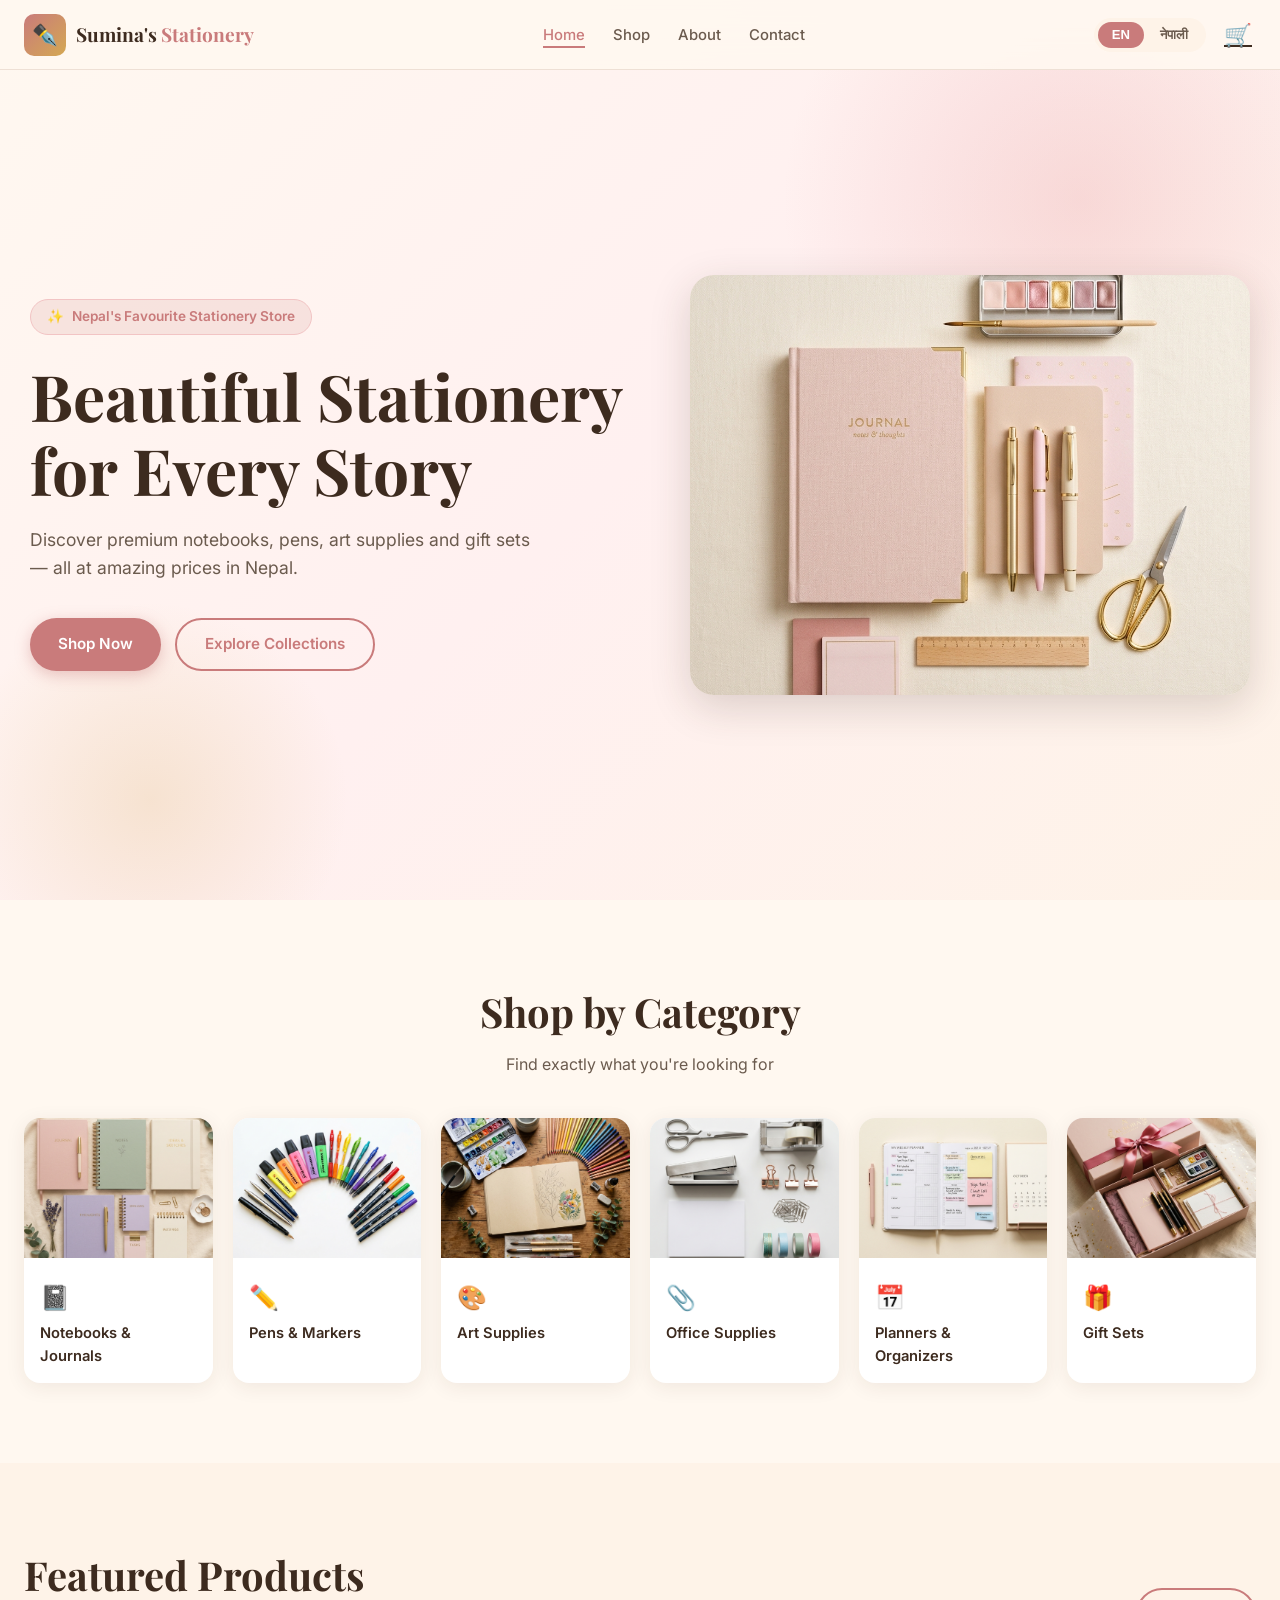
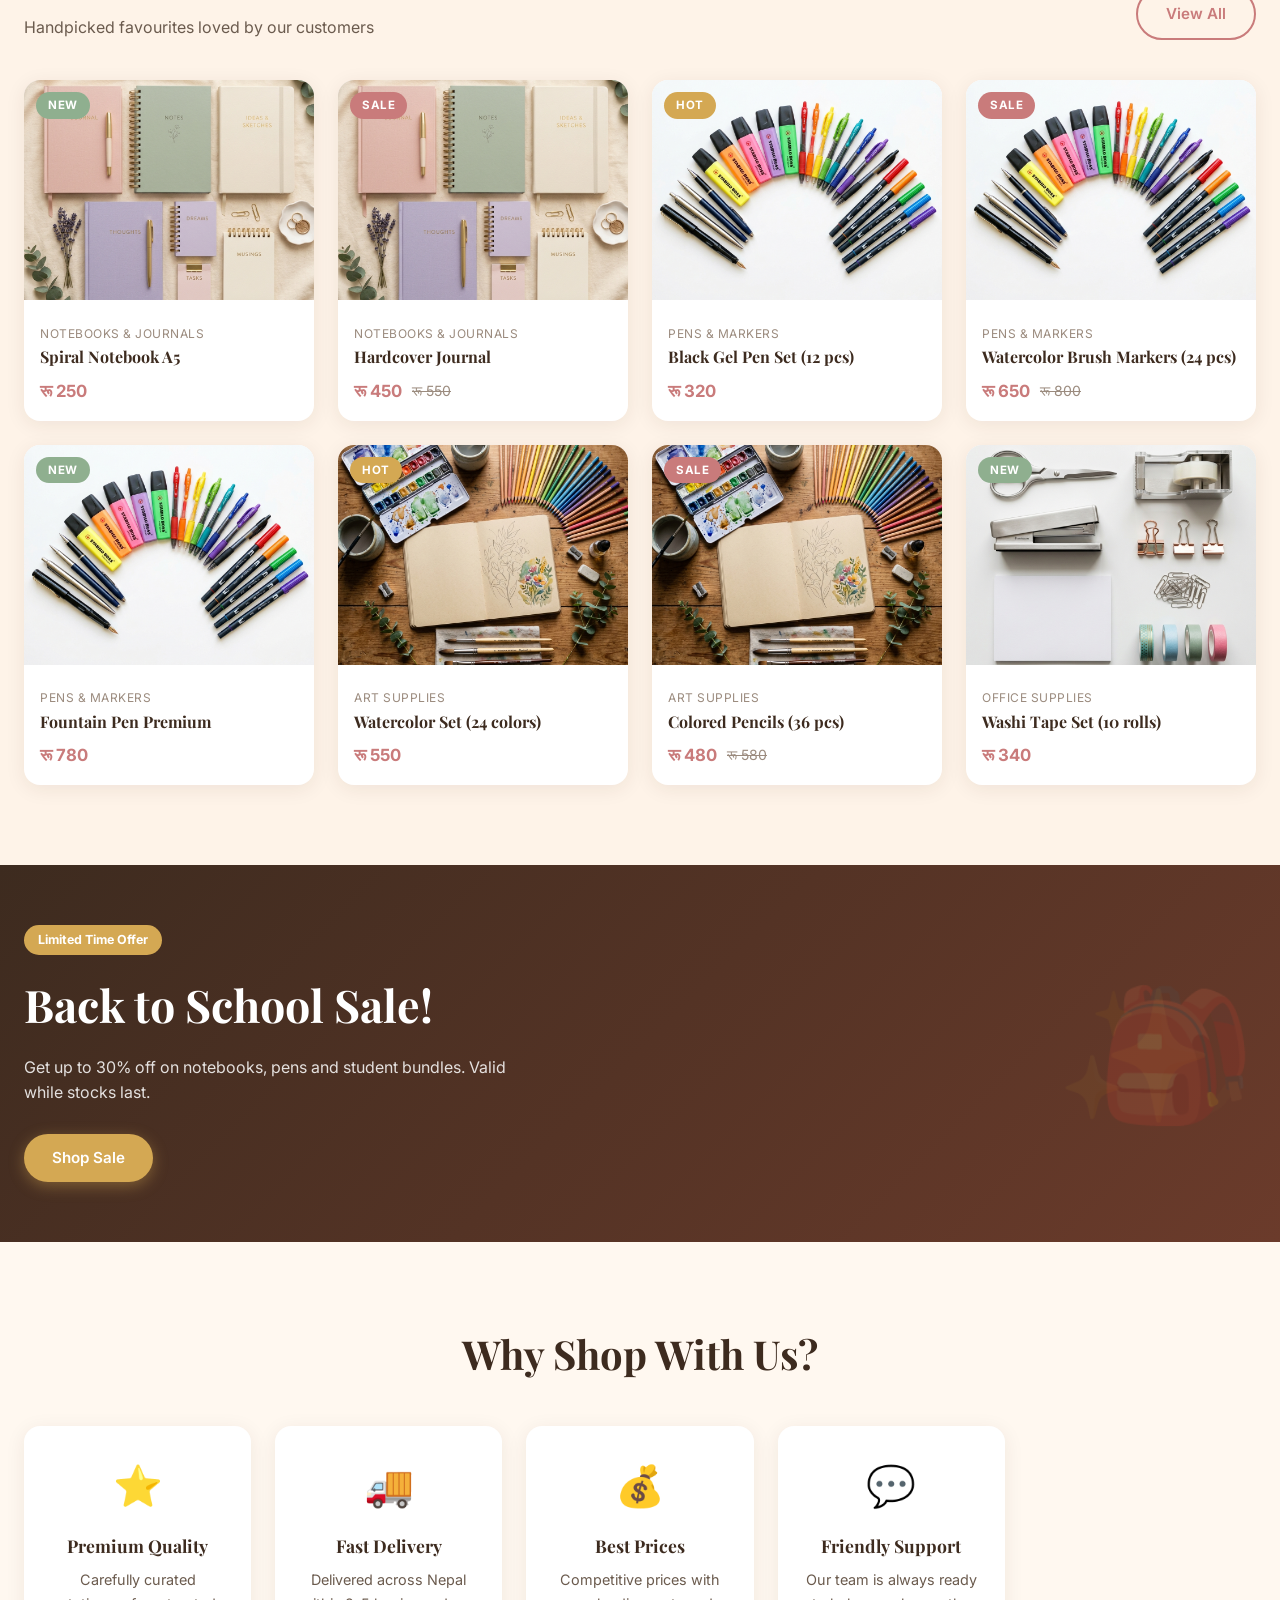
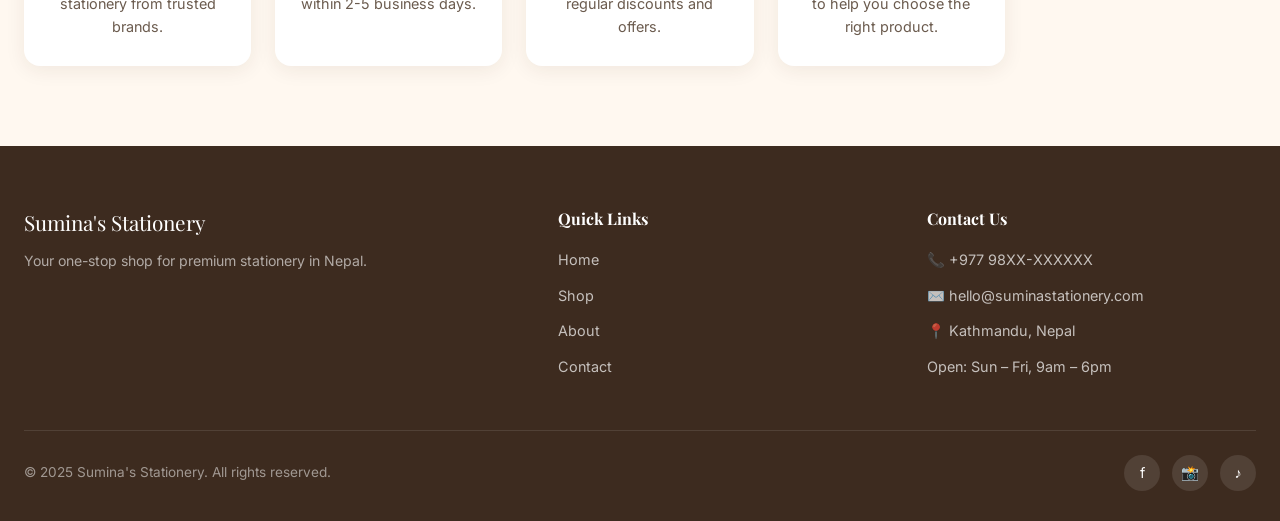
==== index.html @ b9348731 "Initial commit: Complete bilingual stationery shop website" ====
<!DOCTYPE html>
<html lang="en">
<head>
<meta charset="UTF-8">
<meta name="viewport" content="width=device-width, initial-scale=1.0">
<title>Sumina's Stationery — Premium Stationery in Nepal</title>
<meta name="description" content="Shop premium notebooks, pens, art supplies and gift sets at Sumina's Stationery. Nepal's favourite stationery store with best prices.">
<link rel="stylesheet" href="css/style.css">
</head>
<body>

<!-- NAVBAR -->
<nav class="navbar" id="navbar">
  <div class="container">
    <a href="index.html" class="nav-brand">
      <div class="nav-brand-icon">✒️</div>
      <span class="nav-brand-text">Sumina's <span>Stationery</span></span>
    </a>
    <ul class="nav-links" id="nav-links">
      <li><a href="index.html" data-key="nav_home">Home</a></li>
      <li><a href="shop.html" data-key="nav_shop">Shop</a></li>
      <li><a href="about.html" data-key="nav_about">About</a></li>
      <li><a href="contact.html" data-key="nav_contact">Contact</a></li>
    </ul>
    <div class="nav-actions">
      <div class="lang-toggle">
        <button class="lang-btn active" data-lang="en">EN</button>
        <button class="lang-btn" data-lang="np">नेपाली</button>
      </div>
      <a href="cart.html" class="cart-icon-btn">
        🛒<span class="cart-badge" id="cart-badge-1">0</span>
      </a>
      <button class="menu-btn" id="menu-btn" aria-label="Menu">
        <span></span><span></span><span></span>
      </button>
    </div>
  </div>
</nav>

<!-- HERO -->
<section class="hero">
  <div class="container">
    <div class="hero-content">
      <div class="hero-tag">✨ <span data-key="hero_tag">Nepal's Favourite Stationery Store</span></div>
      <h1 class="hero-title" data-key="hero_title">Beautiful Stationery for <em>Every Story</em></h1>
      <p class="hero-subtitle" data-key="hero_subtitle">Discover premium notebooks, pens, art supplies and gift sets — all at amazing prices in Nepal.</p>
      <div class="hero-btns">
        <a href="shop.html" class="btn btn-primary" data-key="hero_btn_shop">Shop Now</a>
        <a href="#categories" class="btn btn-secondary" data-key="hero_btn_explore">Explore Collections</a>
      </div>
    </div>
    <div class="hero-img-wrap">
      <img src="images/hero.jpg" alt="Sumina's Stationery" class="hero-img">
    </div>
  </div>
</section>

<!-- CATEGORIES -->
<section class="section" id="categories">
  <div class="container">
    <div class="text-center">
      <h2 class="section-title" data-key="categories_title">Shop by Category</h2>
      <p class="section-sub" data-key="categories_subtitle">Find exactly what you're looking for</p>
    </div>
    <div class="categories-grid" id="categories-grid"></div>
  </div>
</section>

<!-- FEATURED PRODUCTS -->
<section class="section" style="background:var(--cream2);">
  <div class="container">
    <div style="display:flex;justify-content:space-between;align-items:flex-end;flex-wrap:wrap;gap:16px;margin-bottom:40px;">
      <div>
        <h2 class="section-title" data-key="featured_title">Featured Products</h2>
        <p class="section-sub" style="margin-bottom:0" data-key="featured_subtitle">Handpicked favourites loved by our customers</p>
      </div>
      <a href="shop.html" class="btn btn-secondary" data-key="view_all">View All</a>
    </div>
    <div class="products-grid" id="featured-grid"></div>
  </div>
</section>

<!-- PROMO BANNER -->
<section class="promo-section">
  <div class="container">
    <div>
      <div class="promo-tag-label" data-key="promo_tag">Limited Time Offer</div>
      <h2 class="promo-title" data-key="promo_title">Back to School Sale!</h2>
      <p class="promo-desc" data-key="promo_desc">Get up to 30% off on notebooks, pens and student bundles. Valid while stocks last.</p>
      <a href="shop.html?cat=gifts" class="btn btn-accent" data-key="promo_btn">Shop Sale</a>
    </div>
    <div style="font-size:8rem;opacity:.15;">🎒</div>
  </div>
</section>

<!-- WHY US -->
<section class="section">
  <div class="container">
    <div class="text-center">
      <h2 class="section-title" data-key="why_title">Why Shop With Us?</h2>
    </div>
    <div class="why-grid" style="margin-top:40px;">
      <div class="why-card">
        <div class="why-icon">⭐</div>
        <h3 data-key="why_quality">Premium Quality</h3>
        <p data-key="why_quality_desc">Carefully curated stationery from trusted brands.</p>
      </div>
      <div class="why-card">
        <div class="why-icon">🚚</div>
        <h3 data-key="why_delivery">Fast Delivery</h3>
        <p data-key="why_delivery_desc">Delivered across Nepal within 2–5 business days.</p>
      </div>
      <div class="why-card">
        <div class="why-icon">💰</div>
        <h3 data-key="why_price">Best Prices</h3>
        <p data-key="why_price_desc">Competitive prices with regular discounts and offers.</p>
      </div>
      <div class="why-card">
        <div class="why-icon">💬</div>
        <h3 data-key="why_support">Friendly Support</h3>
        <p data-key="why_support_desc">Our team is always ready to help you choose the right product.</p>
      </div>
    </div>
  </div>
</section>

<!-- FOOTER -->
<footer class="footer">
  <div class="container">
    <div class="footer-grid">
      <div>
        <div class="footer-brand-name">Sumina's Stationery</div>
        <p class="footer-tagline" data-key="footer_tagline">Your one-stop shop for premium stationery in Nepal.</p>
      </div>
      <div>
        <h4 data-key="footer_links">Quick Links</h4>
        <ul>
          <li><a href="index.html" data-key="nav_home">Home</a></li>
          <li><a href="shop.html" data-key="nav_shop">Shop</a></li>
          <li><a href="about.html" data-key="nav_about">About</a></li>
          <li><a href="contact.html" data-key="nav_contact">Contact</a></li>
        </ul>
      </div>
      <div>
        <h4 data-key="footer_contact">Contact Us</h4>
        <ul>
          <li><a href="tel:+97798XXXXXXXX">📞 +977 98XX-XXXXXX</a></li>
          <li><a href="mailto:hello@suminastationery.com">✉️ hello@suminastationery.com</a></li>
          <li><a href="#">📍 Kathmandu, Nepal</a></li>
          <li><a href="#" data-key="footer_hours">Open: Sun – Fri, 9am – 6pm</a></li>
        </ul>
      </div>
    </div>
    <div class="footer-bottom">
      <span class="footer-copy" data-key="footer_rights">© 2025 Sumina's Stationery. All rights reserved.</span>
      <div class="social-links">
        <a href="#" class="social-link" title="Facebook">f</a>
        <a href="#" class="social-link" title="Instagram">📸</a>
        <a href="#" class="social-link" title="TikTok">♪</a>
      </div>
    </div>
  </div>
</footer>

<script src="js/products.js"></script>
<script src="js/language.js"></script>
<script src="js/cart.js"></script>
<script src="js/main.js"></script>
<script>
  // Render categories
  const catGrid = document.getElementById("categories-grid");
  CATEGORIES.forEach(cat => {
    catGrid.innerHTML += `
      <a href="shop.html?cat=${cat.id}" class="cat-card">
        <img src="${cat.image}" alt="${cat.name.en}" class="cat-img">
        <div class="cat-info">
          <div class="cat-icon">${cat.icon}</div>
          <div class="cat-name">${cat.name[currentLang]}</div>
        </div>
      </a>`;
  });

  // Render 8 featured products
  const featGrid = document.getElementById("featured-grid");
  const featured = PRODUCTS.filter(p => p.badge).slice(0, 8);
  featured.forEach(p => { featGrid.innerHTML += buildProductCard(p); });

  // Update category names on lang change
  document.addEventListener("langChange", () => {
    catGrid.innerHTML = "";
    CATEGORIES.forEach(cat => {
      catGrid.innerHTML += `
        <a href="shop.html?cat=${cat.id}" class="cat-card">
          <img src="${cat.image}" alt="${cat.name.en}" class="cat-img">
          <div class="cat-info">
            <div class="cat-icon">${cat.icon}</div>
            <div class="cat-name">${cat.name[currentLang]}</div>
          </div>
        </a>`;
    });
    featGrid.innerHTML = "";
    featured.forEach(p => { featGrid.innerHTML += buildProductCard(p); });
  });
</script>
</body>
</html>
---- css/style.css ----
@import url('https://fonts.googleapis.com/css2?family=Playfair+Display:wght@400;600;700&family=Inter:wght@300;400;500;600&display=swap');

*,*::before,*::after{margin:0;padding:0;box-sizing:border-box;}

:root{
  --primary:#C97B7B;--primary-light:#F2C4C4;--primary-bg:#FFF0F0;
  --secondary:#8FAF8F;--accent:#D4A853;--accent-light:#F0D79A;
  --cream:#FFF8F0;--cream2:#FEF3E8;--white:#FFFFFF;
  --dark:#3D2B1F;--medium:#6B5B4E;--light:#9B8B7E;--border:#EEE0D5;
  --font-h:'Playfair Display',serif;--font-b:'Inter',sans-serif;
  --r:16px;--r-sm:8px;--r-lg:28px;
  --sh:0 4px 20px rgba(61,43,31,.08);--sh-h:0 12px 40px rgba(61,43,31,.18);
  --tr:all .3s ease;--nav:70px;
}

html{scroll-behavior:smooth;}
body{font-family:var(--font-b);background:var(--cream);color:var(--dark);line-height:1.6;overflow-x:hidden;}

.container{max-width:1280px;margin:0 auto;padding:0 24px;}
.section{padding:80px 0;}
.section-title{font-family:var(--font-h);font-size:clamp(1.8rem,4vw,2.5rem);margin-bottom:8px;}
.section-sub{color:var(--medium);margin-bottom:40px;}
.text-center{text-align:center;}
.w-full{width:100%;}
.mt-sm{margin-top:12px;}

/* Buttons */
.btn{display:inline-flex;align-items:center;gap:8px;padding:12px 28px;border-radius:50px;font-weight:600;font-size:.95rem;cursor:pointer;transition:var(--tr);border:none;text-decoration:none;font-family:var(--font-b);}
.btn-primary{background:var(--primary);color:#fff;box-shadow:0 4px 15px rgba(201,123,123,.4);}
.btn-primary:hover{background:#B56868;transform:translateY(-2px);box-shadow:0 8px 25px rgba(201,123,123,.5);}
.btn-secondary{background:transparent;color:var(--primary);border:2px solid var(--primary);}
.btn-secondary:hover{background:var(--primary);color:#fff;transform:translateY(-2px);}
.btn-accent{background:var(--accent);color:#fff;box-shadow:0 4px 15px rgba(212,168,83,.4);}
.btn-accent:hover{background:#BF9340;transform:translateY(-2px);}

/* Badge */
.badge{display:inline-block;padding:4px 12px;border-radius:50px;font-size:.72rem;font-weight:700;text-transform:uppercase;letter-spacing:.5px;}
.badge-new{background:var(--secondary);color:#fff;}
.badge-sale{background:var(--primary);color:#fff;}
.badge-hot{background:var(--accent);color:#fff;}

/* Navbar */
.navbar{position:fixed;top:0;left:0;right:0;height:var(--nav);background:rgba(255,248,240,.93);backdrop-filter:blur(20px);border-bottom:1px solid var(--border);z-index:1000;transition:var(--tr);}
.navbar.scrolled{box-shadow:var(--sh);}
.navbar .container{height:100%;display:flex;align-items:center;justify-content:space-between;}
.nav-brand{display:flex;align-items:center;gap:10px;text-decoration:none;}
.nav-brand-icon{width:42px;height:42px;background:linear-gradient(135deg,var(--primary),var(--accent));border-radius:10px;display:flex;align-items:center;justify-content:center;color:#fff;font-size:1.3rem;}
.nav-brand-text{font-family:var(--font-h);font-size:1.2rem;color:var(--dark);font-weight:700;}
.nav-brand-text span{color:var(--primary);}
.nav-links{display:flex;align-items:center;gap:28px;list-style:none;}
.nav-links a{text-decoration:none;color:var(--medium);font-weight:500;font-size:.93rem;transition:var(--tr);position:relative;}
.nav-links a::after{content:'';position:absolute;bottom:-4px;left:0;width:0;height:2px;background:var(--primary);transition:var(--tr);}
.nav-links a:hover,.nav-links a.active{color:var(--primary);}
.nav-links a:hover::after,.nav-links a.active::after{width:100%;}
.nav-actions{display:flex;align-items:center;gap:14px;}
.lang-toggle{display:flex;background:var(--cream2);border-radius:50px;padding:4px;gap:2px;}
.lang-btn{border:none;background:transparent;padding:5px 14px;border-radius:50px;cursor:pointer;font-weight:600;font-size:.82rem;color:var(--medium);transition:var(--tr);}
.lang-btn.active{background:var(--primary);color:#fff;}
.cart-icon-btn{position:relative;background:none;border:none;cursor:pointer;font-size:1.4rem;color:var(--dark);transition:var(--tr);padding:4px;}
.cart-icon-btn:hover{color:var(--primary);transform:scale(1.1);}
.cart-badge{position:absolute;top:-6px;right:-8px;background:var(--primary);color:#fff;font-size:.7rem;font-weight:700;min-width:18px;height:18px;border-radius:50%;display:flex;align-items:center;justify-content:center;display:none;}
.menu-btn{display:none;flex-direction:column;gap:5px;cursor:pointer;background:none;border:none;padding:4px;}
.menu-btn span{display:block;width:24px;height:2px;background:var(--dark);transition:var(--tr);}
.menu-btn.open span:nth-child(1){transform:rotate(45deg) translate(5px,5px);}
.menu-btn.open span:nth-child(2){opacity:0;}
.menu-btn.open span:nth-child(3){transform:rotate(-45deg) translate(5px,-5px);}

/* Hero */
.hero{min-height:100vh;padding-top:var(--nav);display:flex;align-items:center;position:relative;overflow:hidden;background:linear-gradient(135deg,var(--cream) 0%,var(--primary-bg) 50%,var(--cream2) 100%);}
.hero::before{content:'';position:absolute;top:-100px;right:-100px;width:600px;height:600px;background:radial-gradient(circle,rgba(232,160,160,.3) 0%,transparent 70%);animation:float 6s ease-in-out infinite;}
.hero::after{content:'';position:absolute;bottom:-100px;left:-50px;width:400px;height:400px;background:radial-gradient(circle,rgba(212,168,83,.2) 0%,transparent 70%);animation:float 8s ease-in-out infinite reverse;}
@keyframes float{0%,100%{transform:translateY(0);}50%{transform:translateY(-20px);}}
.hero-content{position:relative;z-index:1;max-width:600px;}
.hero-tag{display:inline-flex;align-items:center;gap:8px;background:rgba(201,123,123,.15);border:1px solid var(--primary-light);color:var(--primary);padding:6px 16px;border-radius:50px;font-size:.85rem;font-weight:600;margin-bottom:24px;}
.hero-title{font-family:var(--font-h);font-size:clamp(2.5rem,6vw,4rem);line-height:1.15;color:var(--dark);margin-bottom:20px;}
.hero-title em{color:var(--primary);font-style:normal;}
.hero-subtitle{font-size:1.1rem;color:var(--medium);margin-bottom:36px;max-width:500px;}
.hero-btns{display:flex;gap:14px;flex-wrap:wrap;}
.hero-img-wrap{position:relative;flex:1;display:flex;justify-content:center;align-items:center;}
.hero-img{width:100%;max-width:560px;border-radius:24px;box-shadow:var(--sh-h);object-fit:cover;aspect-ratio:4/3;animation:heroImg 1s ease;}
@keyframes heroImg{from{opacity:0;transform:translateY(20px);}to{opacity:1;transform:translateY(0);}}
.hero .container{display:flex;align-items:center;gap:60px;padding-top:40px;padding-bottom:40px;}

/* Categories */
.categories-grid{display:grid;grid-template-columns:repeat(auto-fill,minmax(180px,1fr));gap:20px;}
.cat-card{background:var(--white);border-radius:var(--r);overflow:hidden;cursor:pointer;transition:var(--tr);box-shadow:var(--sh);text-decoration:none;color:inherit;display:block;}
.cat-card:hover{transform:translateY(-6px);box-shadow:var(--sh-h);}
.cat-img{width:100%;height:140px;object-fit:cover;}
.cat-info{padding:14px 16px;}
.cat-icon{font-size:1.5rem;margin-bottom:4px;}
.cat-name{font-weight:600;font-size:.92rem;color:var(--dark);}

/* Product Cards */
.products-grid{display:grid;grid-template-columns:repeat(auto-fill,minmax(240px,1fr));gap:24px;}
.product-card{background:var(--white);border-radius:var(--r);overflow:hidden;cursor:pointer;transition:var(--tr);box-shadow:var(--sh);}
.product-card:hover{transform:translateY(-6px);box-shadow:var(--sh-h);}
.product-card:hover .quick-add-btn{bottom:0;}
.product-img-wrap{position:relative;overflow:hidden;}
.product-img{width:100%;height:220px;object-fit:cover;transition:transform .4s ease;}
.product-card:hover .product-img{transform:scale(1.04);}
.product-img-wrap .badge{position:absolute;top:12px;left:12px;}
.quick-add-btn{position:absolute;bottom:-50px;left:0;right:0;background:rgba(61,43,31,.85);color:#fff;border:none;padding:12px;cursor:pointer;font-weight:600;font-size:.9rem;transition:var(--tr);font-family:var(--font-b);}
.quick-add-btn:hover{background:var(--primary);}
.product-info{padding:16px;}
.product-category{font-size:.75rem;color:var(--light);text-transform:uppercase;letter-spacing:.5px;margin-bottom:4px;}
.product-name{font-family:var(--font-h);font-size:1rem;color:var(--dark);margin-bottom:10px;line-height:1.3;}
.product-price-row{display:flex;align-items:center;gap:10px;}
.product-price{font-weight:700;color:var(--primary);font-size:1.05rem;}
.product-old-price{text-decoration:line-through;color:var(--light);font-size:.88rem;}

/* Promo Banner */
.promo-section{background:linear-gradient(135deg,var(--dark) 0%,#6B3B2B 100%);color:#fff;padding:60px 0;position:relative;overflow:hidden;}
.promo-section::before{content:'✨';position:absolute;font-size:8rem;opacity:.05;right:5%;top:50%;transform:translateY(-50%);}
.promo-tag-label{background:var(--accent);color:#fff;padding:5px 14px;border-radius:50px;font-size:.78rem;font-weight:700;display:inline-block;margin-bottom:14px;}
.promo-title{font-family:var(--font-h);font-size:clamp(1.8rem,4vw,2.8rem);margin-bottom:14px;}
.promo-desc{opacity:.85;font-size:1rem;margin-bottom:28px;max-width:500px;}
.promo-section .container{display:flex;align-items:center;justify-content:space-between;gap:40px;flex-wrap:wrap;}

/* Why Us */
.why-grid{display:grid;grid-template-columns:repeat(auto-fill,minmax(220px,1fr));gap:24px;}
.why-card{background:var(--white);border-radius:var(--r);padding:28px 24px;text-align:center;box-shadow:var(--sh);transition:var(--tr);}
.why-card:hover{transform:translateY(-4px);box-shadow:var(--sh-h);}
.why-icon{font-size:2.5rem;margin-bottom:14px;}
.why-card h3{font-family:var(--font-h);font-size:1.1rem;margin-bottom:8px;}
.why-card p{color:var(--medium);font-size:.9rem;}

/* Shop Page */
.shop-header{background:linear-gradient(135deg,var(--primary-bg),var(--cream2));padding:100px 0 40px;text-align:center;}
.shop-controls{display:flex;align-items:center;gap:16px;flex-wrap:wrap;margin-bottom:32px;}
.search-bar{flex:1;min-width:200px;position:relative;}
.search-bar input{width:100%;padding:12px 16px 12px 44px;border:2px solid var(--border);border-radius:50px;font-family:var(--font-b);font-size:.95rem;background:var(--white);color:var(--dark);transition:var(--tr);}
.search-bar input:focus{outline:none;border-color:var(--primary);}
.search-bar::before{content:'🔍';position:absolute;left:16px;top:50%;transform:translateY(-50%);font-size:.9rem;}
.sort-select{padding:12px 16px;border:2px solid var(--border);border-radius:50px;font-family:var(--font-b);font-size:.92rem;background:var(--white);color:var(--dark);cursor:pointer;appearance:none;padding-right:36px;background-image:url("data:image/svg+xml,%3Csvg xmlns='http://www.w3.org/2000/svg' width='12' height='8'%3E%3Cpath d='M0 0l6 8 6-8z' fill='%236B5B4E'/%3E%3C/svg%3E");background-repeat:no-repeat;background-position:right 14px center;}
.sort-select:focus{outline:none;border-color:var(--primary);}
.cat-pills{display:flex;gap:10px;flex-wrap:wrap;margin-bottom:32px;}
.cat-pill{padding:8px 20px;border-radius:50px;border:2px solid var(--border);background:var(--white);color:var(--medium);font-weight:500;font-size:.88rem;cursor:pointer;transition:var(--tr);}
.cat-pill:hover,.cat-pill.active{background:var(--primary);border-color:var(--primary);color:#fff;}
.no-results{text-align:center;padding:60px 20px;color:var(--medium);}

/* Product Detail */
.product-detail{padding-top:calc(var(--nav)+40px);padding-bottom:80px;}
.product-detail-grid{display:grid;grid-template-columns:1fr 1fr;gap:60px;align-items:start;}
.detail-img{width:100%;border-radius:var(--r);box-shadow:var(--sh-h);object-fit:cover;aspect-ratio:1;}
.detail-cat{font-size:.78rem;color:var(--light);text-transform:uppercase;letter-spacing:.5px;margin-bottom:8px;}
.detail-title{font-family:var(--font-h);font-size:clamp(1.6rem,3vw,2.2rem);margin-bottom:16px;}
.detail-price-wrap{display:flex;align-items:center;gap:14px;margin-bottom:20px;}
.detail-price{font-size:1.8rem;font-weight:700;color:var(--primary);}
.detail-old-price{text-decoration:line-through;color:var(--light);font-size:1.1rem;}
.detail-desc{color:var(--medium);line-height:1.8;margin-bottom:28px;}
.detail-stock{display:inline-flex;align-items:center;gap:6px;font-size:.88rem;font-weight:600;color:var(--secondary);margin-bottom:24px;}
.detail-stock::before{content:'';width:8px;height:8px;border-radius:50%;background:var(--secondary);display:block;}
.qty-row{display:flex;align-items:center;gap:16px;margin-bottom:24px;}
.qty-label{font-weight:500;color:var(--medium);}
.qty-control{display:flex;align-items:center;gap:2px;border:2px solid var(--border);border-radius:50px;overflow:hidden;}
.qty-btn{background:none;border:none;width:36px;height:36px;cursor:pointer;font-size:1.1rem;color:var(--dark);transition:var(--tr);}
.qty-btn:hover{background:var(--primary);color:#fff;}
.qty-val{padding:0 12px;font-weight:600;min-width:32px;text-align:center;}
.detail-actions{display:flex;gap:14px;flex-wrap:wrap;}
.back-link{display:inline-flex;align-items:center;gap:6px;color:var(--medium);text-decoration:none;font-size:.9rem;margin-bottom:24px;transition:var(--tr);}
.back-link:hover{color:var(--primary);}

/* Cart */
.cart-page{padding-top:calc(var(--nav)+40px);padding-bottom:80px;}
.cart-layout{display:grid;grid-template-columns:1fr 360px;gap:40px;align-items:start;}
.cart-table{width:100%;border-collapse:collapse;}
.cart-table th{padding:12px 16px;text-align:left;font-size:.82rem;text-transform:uppercase;letter-spacing:.5px;color:var(--light);border-bottom:2px solid var(--border);}
.cart-row td{padding:16px;border-bottom:1px solid var(--border);vertical-align:middle;}
.cart-product-cell{display:flex;align-items:center;gap:14px;}
.cart-img{width:72px;height:72px;object-fit:cover;border-radius:var(--r-sm);}
.cart-product-name{font-weight:500;font-size:.95rem;}
.cart-remove-btn{background:none;border:none;color:var(--light);cursor:pointer;font-size:1rem;transition:var(--tr);padding:6px;}
.cart-remove-btn:hover{color:var(--primary);}
.cart-line-total{font-weight:700;color:var(--primary);}
.cart-empty{text-align:center;padding:80px 20px;}
.cart-empty-icon{font-size:4rem;margin-bottom:20px;}
.cart-empty h3{font-family:var(--font-h);font-size:1.5rem;margin-bottom:10px;}
.cart-empty p{color:var(--medium);margin-bottom:28px;}
.summary-card{background:var(--white);border-radius:var(--r);padding:28px;box-shadow:var(--sh);position:sticky;top:calc(var(--nav)+20px);}
.summary-title{font-family:var(--font-h);font-size:1.2rem;margin-bottom:20px;}
.summary-row{display:flex;justify-content:space-between;align-items:center;margin-bottom:14px;font-size:.95rem;}
.free-ship{color:var(--secondary);font-weight:600;}
.summary-divider{height:1px;background:var(--border);margin:16px 0;}
.grand-total{font-weight:700;font-size:1.05rem;}
.grand-total-price{color:var(--primary);font-size:1.2rem;}

/* Checkout */
.checkout-page{padding-top:calc(var(--nav)+40px);padding-bottom:80px;}
.checkout-grid{display:grid;grid-template-columns:1fr 380px;gap:40px;align-items:start;}
.form-card{background:var(--white);border-radius:var(--r);padding:32px;box-shadow:var(--sh);}
.form-card h2{font-family:var(--font-h);font-size:1.4rem;margin-bottom:24px;}
.form-group{margin-bottom:18px;}
.form-group label{display:block;font-size:.88rem;font-weight:600;color:var(--medium);margin-bottom:6px;}
.form-group input,.form-group select,.form-group textarea{width:100%;padding:12px 16px;border:2px solid var(--border);border-radius:var(--r-sm);font-family:var(--font-b);font-size:.95rem;color:var(--dark);background:var(--white);transition:var(--tr);}
.form-group input:focus,.form-group select:focus,.form-group textarea:focus{outline:none;border-color:var(--primary);}
.form-group textarea{resize:vertical;min-height:90px;}
.payment-options{display:flex;gap:12px;flex-wrap:wrap;margin-top:6px;}
.pay-option{flex:1;min-width:100px;border:2px solid var(--border);border-radius:var(--r-sm);padding:14px;text-align:center;cursor:pointer;transition:var(--tr);}
.pay-option:hover,.pay-option.active{border-color:var(--primary);background:var(--primary-bg);}
.pay-option input{display:none;}
.pay-icon{font-size:1.5rem;display:block;margin-bottom:4px;}
.pay-label{font-size:.82rem;font-weight:600;color:var(--dark);}
.order-success{display:none;text-align:center;padding:60px 20px;}
.order-success.show{display:block;}
.success-icon{font-size:5rem;margin-bottom:20px;animation:pop .5s ease;}
@keyframes pop{from{transform:scale(0);}to{transform:scale(1);}}
.success-title{font-family:var(--font-h);font-size:2rem;margin-bottom:12px;}
.success-msg{color:var(--medium);margin-bottom:32px;}

/* About */
.about-hero{background:linear-gradient(135deg,var(--primary-bg),var(--cream2));padding:120px 0 60px;text-align:center;}
.about-title{font-family:var(--font-h);font-size:clamp(2rem,5vw,3rem);margin-bottom:16px;}
.about-grid{display:grid;grid-template-columns:1fr 1fr;gap:60px;align-items:center;padding:80px 0;}
.about-text h2{font-family:var(--font-h);font-size:1.8rem;margin-bottom:16px;}
.about-text p{color:var(--medium);line-height:1.9;margin-bottom:16px;}
.values-grid{display:grid;grid-template-columns:repeat(auto-fill,minmax(200px,1fr));gap:20px;}
.value-card{background:var(--white);border-radius:var(--r);padding:24px;box-shadow:var(--sh);text-align:center;}
.value-icon{font-size:2rem;margin-bottom:10px;}
.value-card h3{font-family:var(--font-h);font-size:1rem;margin-bottom:6px;}
.value-card p{color:var(--medium);font-size:.88rem;}

/* Contact */
.contact-hero{background:linear-gradient(135deg,var(--primary-bg),var(--cream2));padding:120px 0 60px;text-align:center;}
.contact-grid{display:grid;grid-template-columns:1fr 1fr;gap:60px;padding:80px 0;}
.contact-info h2{font-family:var(--font-h);font-size:1.6rem;margin-bottom:20px;}
.contact-item{display:flex;gap:14px;align-items:flex-start;margin-bottom:20px;}
.contact-item-icon{font-size:1.4rem;margin-top:2px;}
.contact-item-text p{color:var(--medium);font-size:.9rem;}
.contact-item-text strong{display:block;font-weight:600;margin-bottom:2px;}

/* Footer */
.footer{background:var(--dark);color:rgba(255,255,255,.85);padding:60px 0 30px;}
.footer-grid{display:grid;grid-template-columns:1.5fr 1fr 1fr;gap:40px;margin-bottom:40px;}
.footer-brand-name{font-family:var(--font-h);font-size:1.3rem;color:#fff;margin-bottom:10px;}
.footer-tagline{font-size:.88rem;opacity:.7;line-height:1.7;}
.footer h4{font-family:var(--font-h);font-size:1rem;color:#fff;margin-bottom:16px;}
.footer ul{list-style:none;}
.footer ul li{margin-bottom:10px;}
.footer ul a{color:rgba(255,255,255,.7);text-decoration:none;font-size:.9rem;transition:var(--tr);}
.footer ul a:hover{color:var(--primary-light);}
.footer-bottom{border-top:1px solid rgba(255,255,255,.1);padding-top:24px;display:flex;justify-content:space-between;align-items:center;flex-wrap:wrap;gap:12px;}
.footer-copy{font-size:.85rem;opacity:.6;}
.social-links{display:flex;gap:12px;}
.social-link{width:36px;height:36px;background:rgba(255,255,255,.1);border-radius:50%;display:flex;align-items:center;justify-content:center;color:#fff;text-decoration:none;transition:var(--tr);font-size:.9rem;}
.social-link:hover{background:var(--primary);}

/* Toast */
.cart-toast{position:fixed;bottom:30px;left:50%;transform:translateX(-50%) translateY(100px);background:var(--dark);color:#fff;padding:12px 28px;border-radius:50px;font-weight:600;opacity:0;transition:all .4s ease;z-index:9999;white-space:nowrap;}
.cart-toast.show{opacity:1;transform:translateX(-50%) translateY(0);}

/* Page Top Padding */
.page-top{padding-top:var(--nav);}

/* Responsive */
@media(max-width:900px){
  .hero .container{flex-direction:column;text-align:center;}
  .hero-btns{justify-content:center;}
  .hero-img-wrap{width:100%;}
  .product-detail-grid{grid-template-columns:1fr;}
  .cart-layout{grid-template-columns:1fr;}
  .checkout-grid{grid-template-columns:1fr;}
  .about-grid{grid-template-columns:1fr;}
  .contact-grid{grid-template-columns:1fr;}
  .footer-grid{grid-template-columns:1fr;}
  .promo-section .container{flex-direction:column;text-align:center;}
}
@media(max-width:768px){
  .nav-links{display:none;position:fixed;top:var(--nav);left:0;right:0;background:var(--cream);flex-direction:column;padding:20px 24px;border-bottom:1px solid var(--border);box-shadow:var(--sh);gap:16px;z-index:999;}
  .nav-links.open{display:flex;}
  .menu-btn{display:flex;}
  .products-grid{grid-template-columns:repeat(auto-fill,minmax(160px,1fr));gap:16px;}
  .product-img{height:160px;}
  .section{padding:50px 0;}
  .cart-table th:nth-child(2),.cart-row td:nth-child(2){display:none;}
}
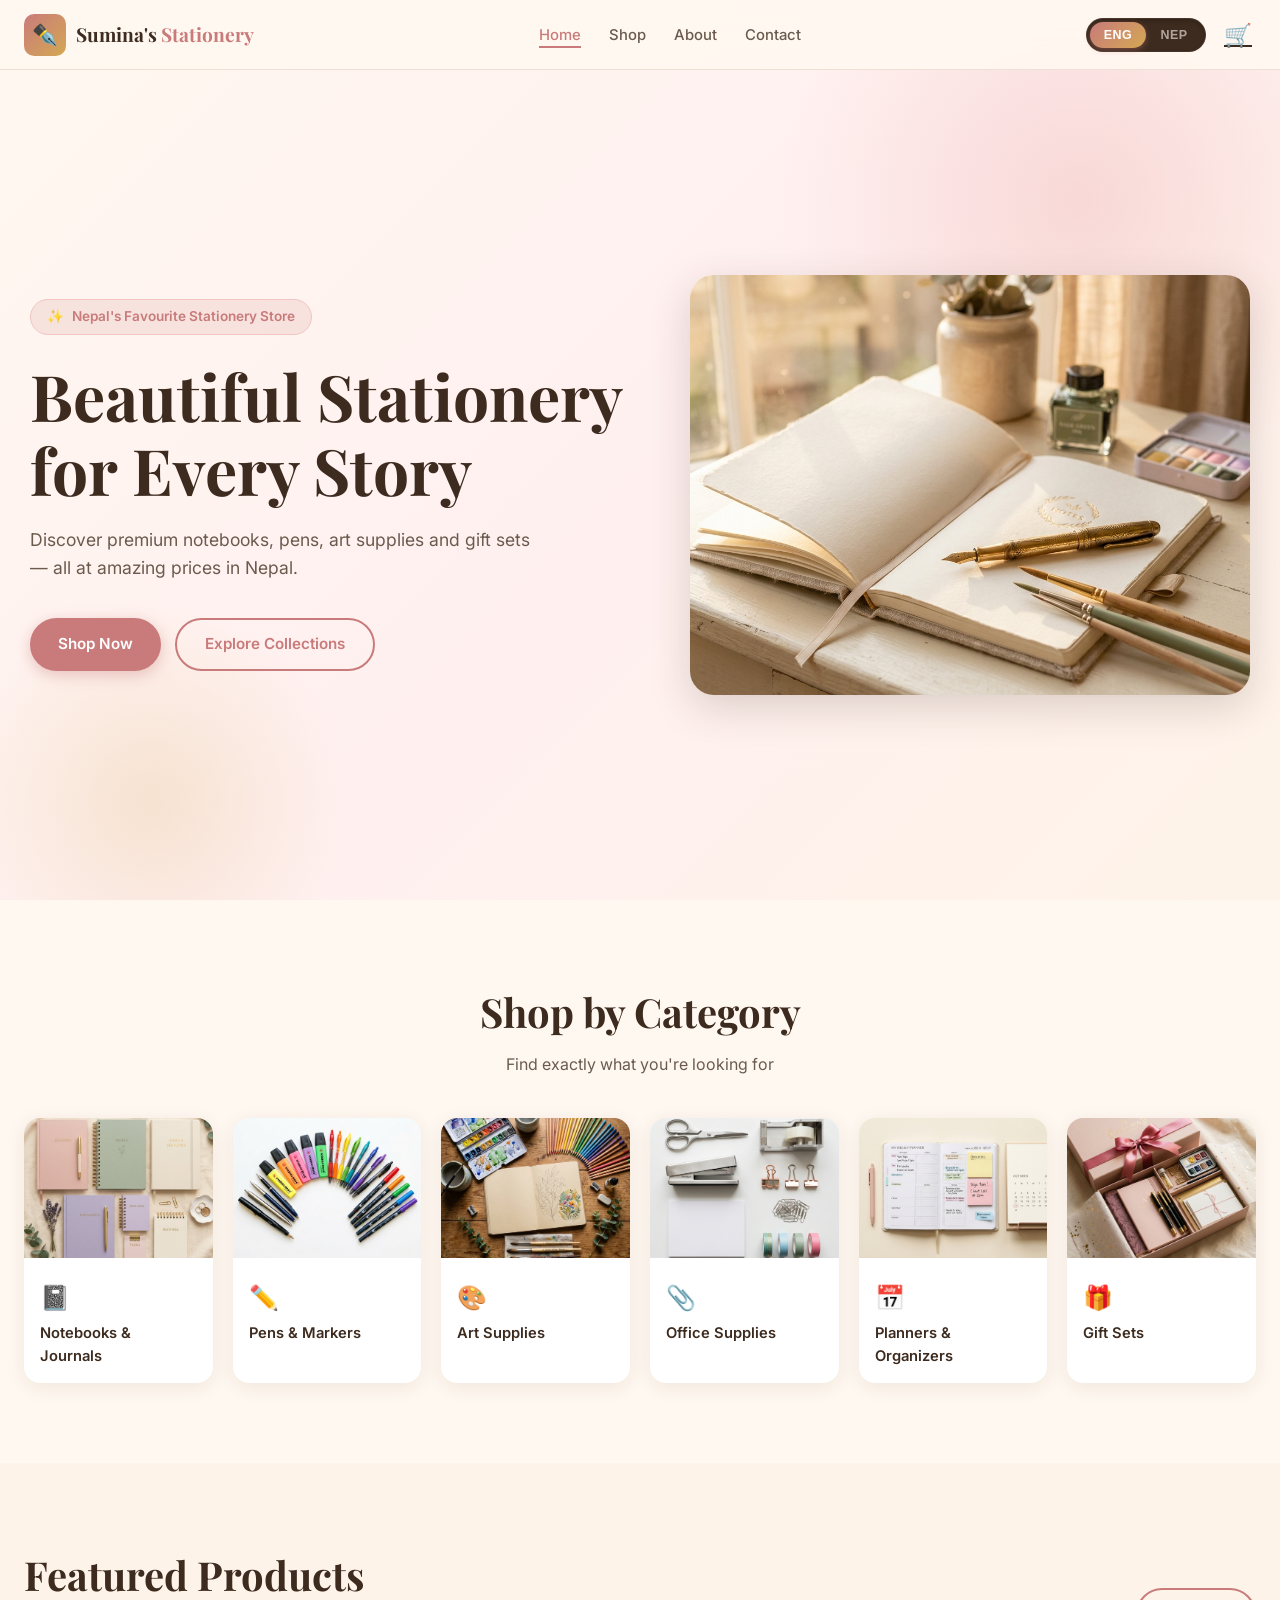
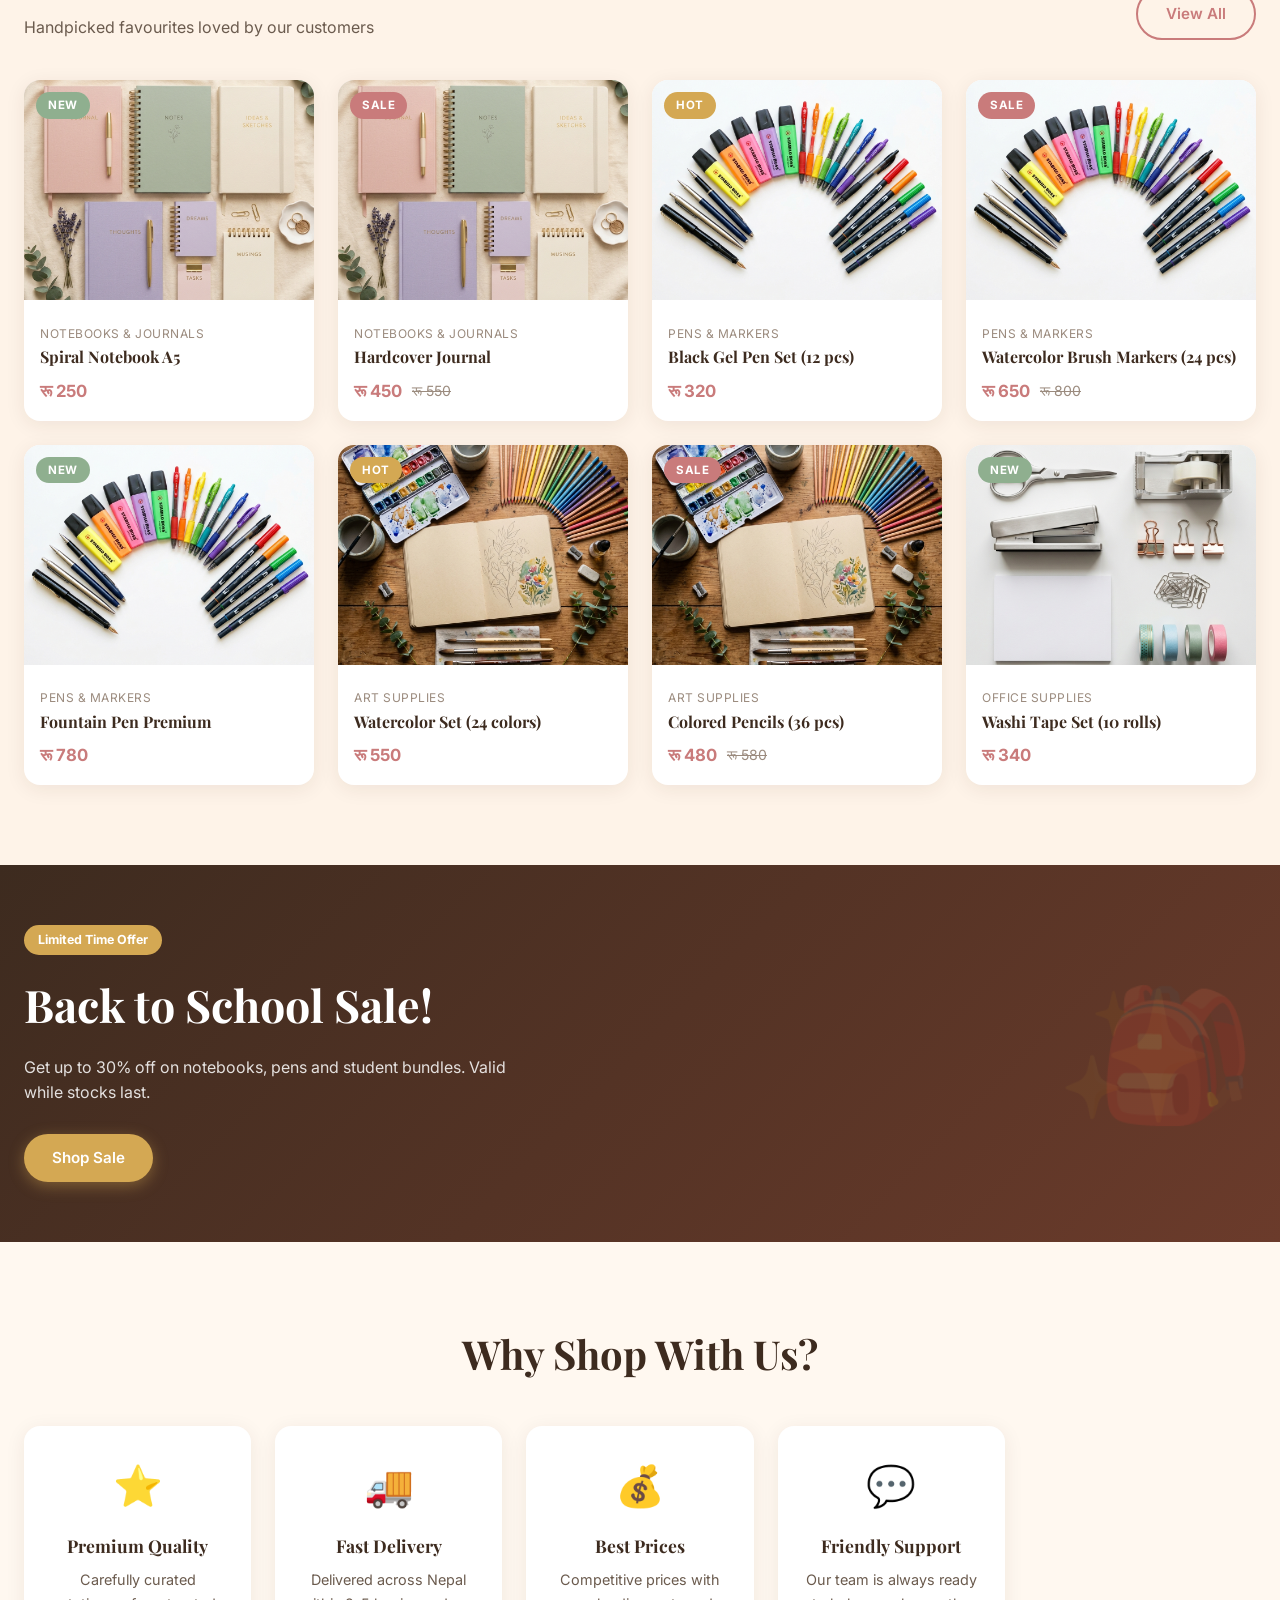
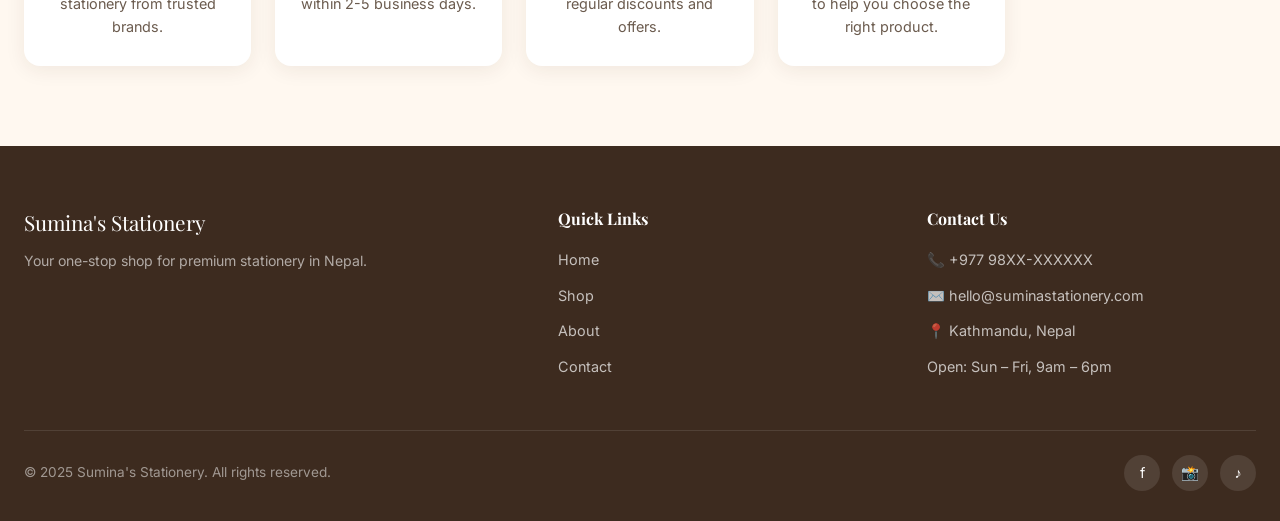
==== commit 98c06617: "feat: upgrade language toggle switcher to premium sliding pill design" ====
--- a/index.html
+++ b/index.html
@@ -24,8 +24,9 @@
     </ul>
     <div class="nav-actions">
       <div class="lang-toggle">
-        <button class="lang-btn active" data-lang="en">EN</button>
-        <button class="lang-btn" data-lang="np">नेपाली</button>
+        <div class="lang-slider"></div>
+        <button class="lang-btn active" data-lang="en">ENG</button>
+        <button class="lang-btn" data-lang="np">NEP</button>
       </div>
       <a href="cart.html" class="cart-icon-btn">
         🛒<span class="cart-badge" id="cart-badge-1">0</span>
--- a/css/style.css
+++ b/css/style.css
@@ -53,9 +53,11 @@
 .nav-links a:hover,.nav-links a.active{color:var(--primary);}
 .nav-links a:hover::after,.nav-links a.active::after{width:100%;}
 .nav-actions{display:flex;align-items:center;gap:14px;}
-.lang-toggle{display:flex;background:var(--cream2);border-radius:50px;padding:4px;gap:2px;}
-.lang-btn{border:none;background:transparent;padding:5px 14px;border-radius:50px;cursor:pointer;font-weight:600;font-size:.82rem;color:var(--medium);transition:var(--tr);}
-.lang-btn.active{background:var(--primary);color:#fff;}
+.lang-toggle{position:relative;display:flex;background:var(--dark);border-radius:50px;padding:3px;width:120px;height:34px;border:1px solid rgba(255,255,255,.05);box-shadow:inset 0 2px 4px rgba(0,0,0,.2);user-select:none;}
+.lang-slider{position:absolute;top:3px;left:3px;width:calc(50% - 3px);height:calc(100% - 6px);background:linear-gradient(135deg,var(--primary),var(--accent));border-radius:50px;transition:transform .3s cubic-bezier(0.4,0,0.2,1);z-index:1;box-shadow:0 2px 6px rgba(201,123,123,.4);}
+.lang-toggle:has(.lang-btn[data-lang="np"].active) .lang-slider{transform:translateX(100%);}
+.lang-btn{position:relative;flex:1;border:none;background:transparent;padding:0;height:100%;border-radius:50px;cursor:pointer;font-weight:600;font-size:.78rem;color:rgba(255,248,240,.6);transition:color .3s ease;z-index:2;text-align:center;text-transform:uppercase;letter-spacing:.5px;}
+.lang-btn.active{color:#fff;}
 .cart-icon-btn{position:relative;background:none;border:none;cursor:pointer;font-size:1.4rem;color:var(--dark);transition:var(--tr);padding:4px;}
 .cart-icon-btn:hover{color:var(--primary);transform:scale(1.1);}
 .cart-badge{position:absolute;top:-6px;right:-8px;background:var(--primary);color:#fff;font-size:.7rem;font-weight:700;min-width:18px;height:18px;border-radius:50%;display:flex;align-items:center;justify-content:center;display:none;}
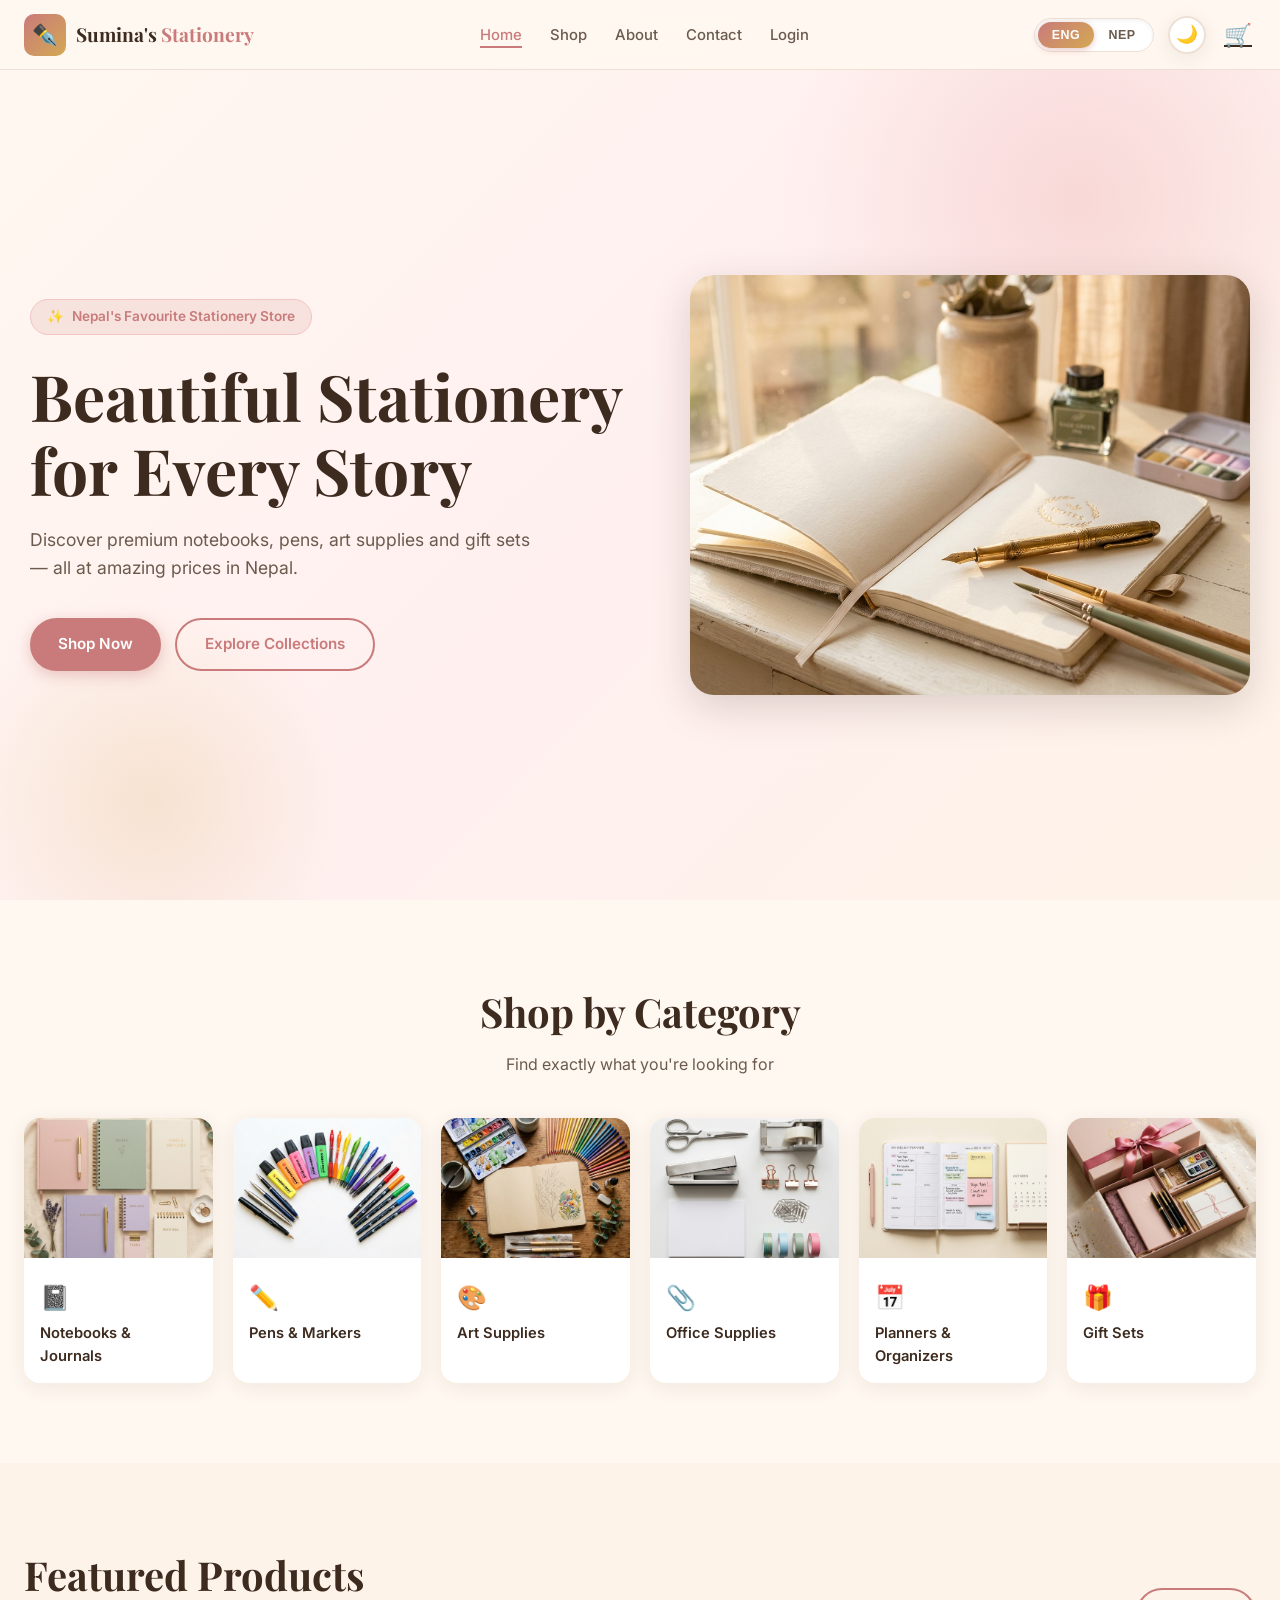
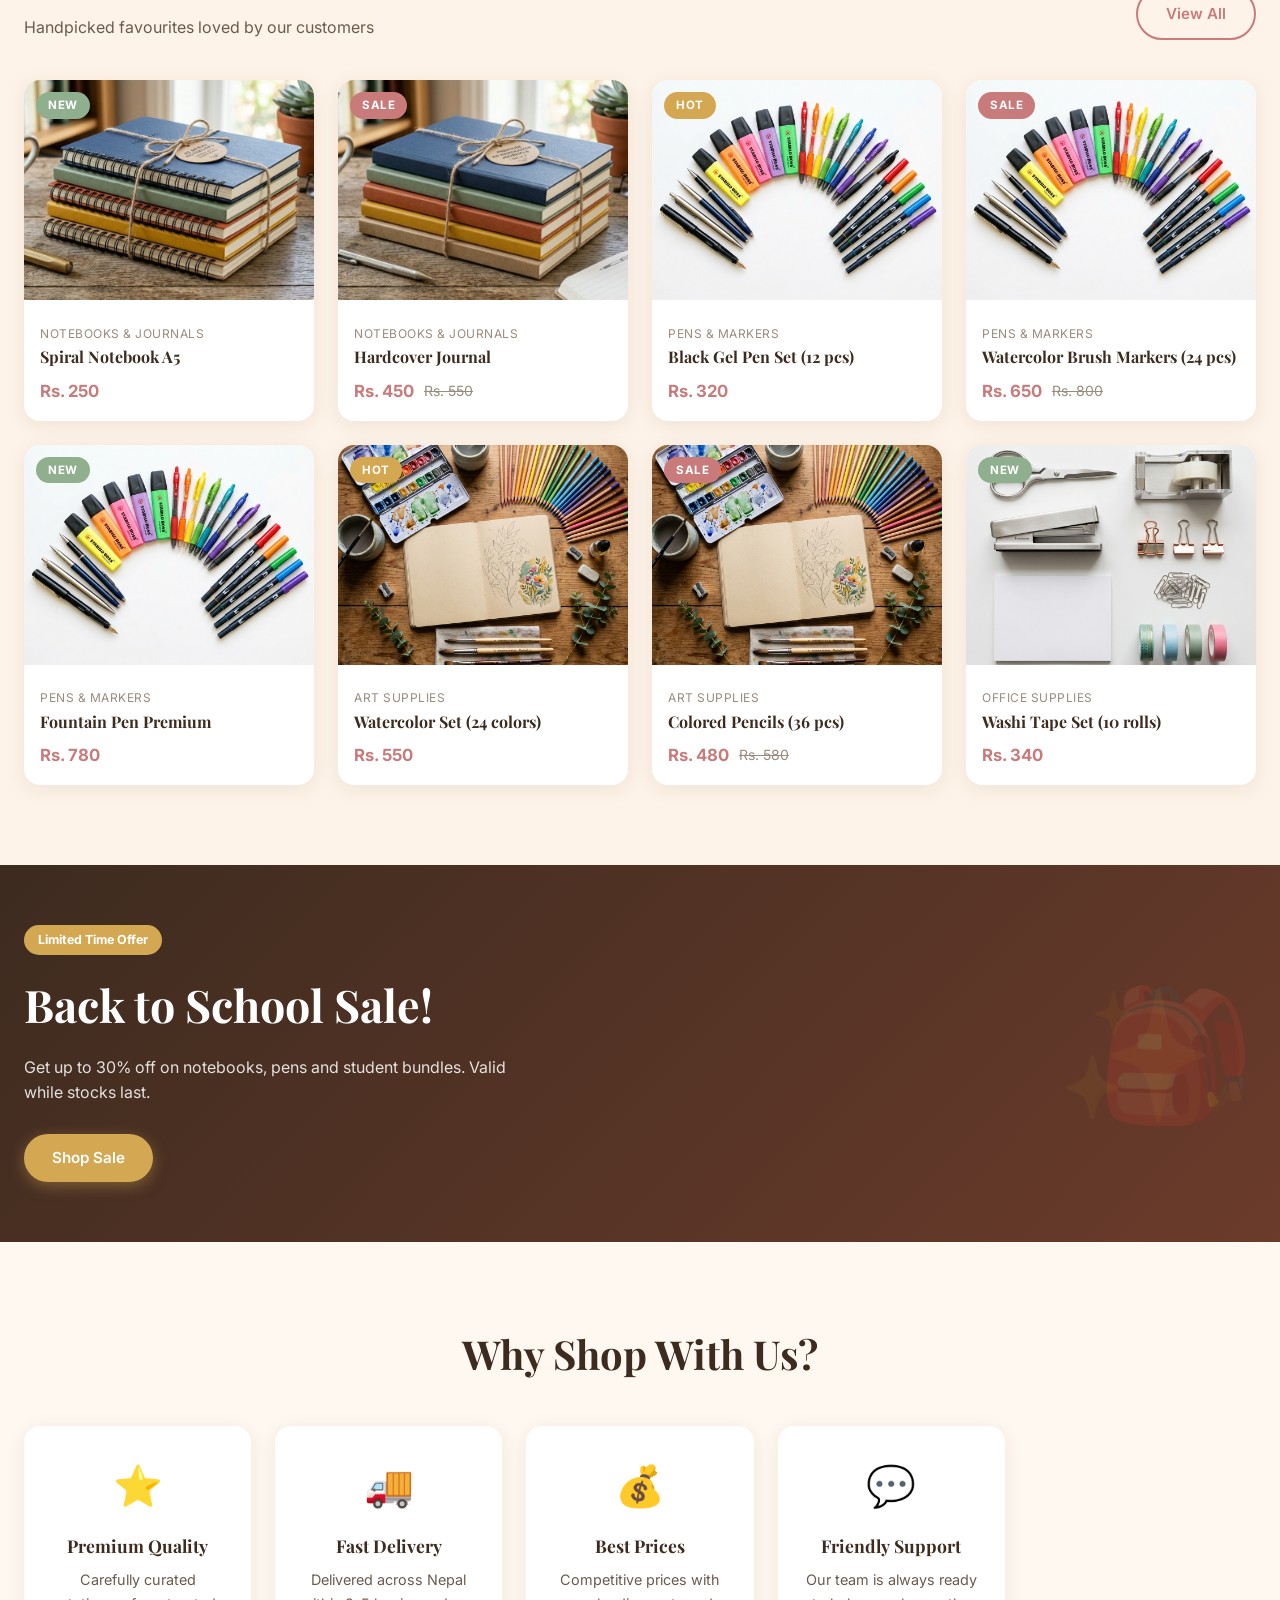
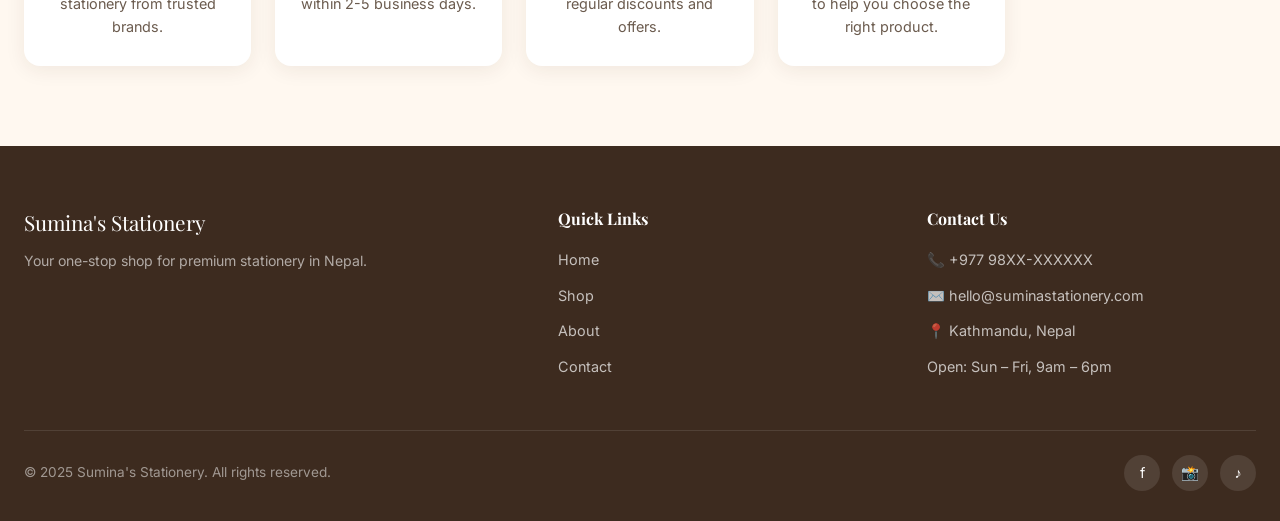
==== commit 401916b1: "Initial commit - Online Shopping project" ====
--- a/index.html
+++ b/index.html
@@ -28,6 +28,10 @@
         <button class="lang-btn active" data-lang="en">ENG</button>
         <button class="lang-btn" data-lang="np">NEP</button>
       </div>
+      <button id="theme-toggle" class="theme-toggle-btn" aria-label="Toggle Theme">
+        <span class="sun-icon">☀️</span>
+        <span class="moon-icon">🌙</span>
+      </button>
       <a href="cart.html" class="cart-icon-btn">
         🛒<span class="cart-badge" id="cart-badge-1">0</span>
       </a>
--- a/css/style.css
+++ b/css/style.css
@@ -2,15 +2,103 @@
 
 *,*::before,*::after{margin:0;padding:0;box-sizing:border-box;}
 
-:root{
-  --primary:#C97B7B;--primary-light:#F2C4C4;--primary-bg:#FFF0F0;
-  --secondary:#8FAF8F;--accent:#D4A853;--accent-light:#F0D79A;
-  --cream:#FFF8F0;--cream2:#FEF3E8;--white:#FFFFFF;
-  --dark:#3D2B1F;--medium:#6B5B4E;--light:#9B8B7E;--border:#EEE0D5;
-  --font-h:'Playfair Display',serif;--font-b:'Inter',sans-serif;
-  --r:16px;--r-sm:8px;--r-lg:28px;
-  --sh:0 4px 20px rgba(61,43,31,.08);--sh-h:0 12px 40px rgba(61,43,31,.18);
-  --tr:all .3s ease;--nav:70px;
+:root {
+  /* ========================================== */
+  /* LIGHT THEME (Default)                      */
+  /* ========================================== */
+  --primary: #C97B7B;          /* Dusky Rose */
+  --primary-light: #F2C4C4;
+  --primary-bg: #FFF0F0;
+  --secondary: #8FAF8F;        /* Sage Green */
+  --accent: #D4A853;           /* Gold */
+  --accent-light: #F0D79A;
+  
+  --cream: #FFF8F0;            /* Warm Ivory */
+  --cream2: #FEF3E8;           /* Light Clay Cream */
+  --white: #FFFFFF;
+  
+  --dark: #3D2B1F;             /* Deep Charcoal Brown */
+  --medium: #6B5B4E;
+  --light: #9B8B7E;
+  --border: #EEE0D5;
+  
+  --footer-bg: var(--dark);
+  
+  /* Layout & Animations */
+  --font-h: 'Playfair Display', serif;
+  --font-b: 'Inter', sans-serif;
+  --r: 16px;
+  --r-sm: 8px;
+  --r-lg: 28px;
+  --tr: all .3s ease;
+  --nav: 70px;
+  
+  /* Dynamic Variables */
+  --nav-bg: rgba(255, 248, 240, 0.93);
+  --sh: 0 4px 20px rgba(61, 43, 31, 0.08);
+  --sh-h: 0 12px 40px rgba(61, 43, 31, 0.18);
+  
+  --btn-primary-sh: rgba(201, 123, 123, 0.4);
+  --btn-primary-sh-h: rgba(201, 123, 123, 0.5);
+  --btn-primary-hover: #B56868;
+  
+  --btn-accent-sh: rgba(212, 168, 83, 0.4);
+  --btn-accent-hover: #BF9340;
+  --btn-accent-sh-h: rgba(212, 168, 83, 0.5);
+  
+  --lang-slider-sh: rgba(201, 123, 123, 0.4);
+  
+  --hero-glow-1: rgba(232, 160, 160, 0.3);
+  --hero-glow-2: rgba(212, 168, 83, 0.2);
+  --hero-tag-bg: rgba(201, 123, 123, 0.15);
+  --hero-tag-border: var(--primary-light);
+  --quick-add-bg: rgba(61, 43, 31, 0.85);
+  --promo-bg: linear-gradient(135deg, var(--dark) 0%, #6B3B2B 100%);
+}
+
+[data-theme="dark"] {
+  /* ========================================== */
+  /* DARK THEME (Midnight Emerald)              */
+  /* ========================================== */
+  --primary: #5E9E82;          /* Sage Green */
+  --primary-light: #8ECBB0;
+  --primary-bg: #1A2B23;
+  --secondary: #D08E75;        /* Warm Terracotta/Clay */
+  --accent: #D4A353;           /* Gold */
+  --accent-light: #F0D79A;
+  
+  --cream: #121614;            /* Dark Ink / Green Obsidian */
+  --cream2: #1A211D;           /* Deep Charcoal Green */
+  --white: #222B26;            /* Muted Dark Card BG */
+  
+  --dark: #EAE8E4;             /* Warm Ivory Text */
+  --medium: #B8B2AA;           /* Soft Muted Text */
+  --light: #8C867F;
+  --border: #2E3A33;
+  
+  --footer-bg: #0B0E0C;
+  
+  /* Dynamic Variables */
+  --nav-bg: rgba(18, 22, 20, 0.93);
+  --sh: 0 4px 20px rgba(18, 22, 20, 0.25);
+  --sh-h: 0 12px 40px rgba(18, 22, 20, 0.45);
+  
+  --btn-primary-sh: rgba(94, 158, 130, 0.3);
+  --btn-primary-sh-h: rgba(94, 158, 130, 0.4);
+  --btn-primary-hover: #4C856C;
+  
+  --btn-accent-sh: rgba(212, 168, 83, 0.3);
+  --btn-accent-hover: #BF9340;
+  --btn-accent-sh-h: rgba(212, 168, 83, 0.4);
+  
+  --lang-slider-sh: rgba(94, 158, 130, 0.3);
+  
+  --hero-glow-1: rgba(94, 158, 130, 0.15);
+  --hero-glow-2: rgba(212, 168, 83, 0.12);
+  --hero-tag-bg: rgba(94, 158, 130, 0.12);
+  --hero-tag-border: rgba(94, 158, 130, 0.25);
+  --quick-add-bg: rgba(18, 22, 20, 0.90);
+  --promo-bg: linear-gradient(135deg, var(--cream2) 0%, #302617 100%);
 }
 
 html{scroll-behavior:smooth;}
@@ -26,12 +114,12 @@
 
 /* Buttons */
 .btn{display:inline-flex;align-items:center;gap:8px;padding:12px 28px;border-radius:50px;font-weight:600;font-size:.95rem;cursor:pointer;transition:var(--tr);border:none;text-decoration:none;font-family:var(--font-b);}
-.btn-primary{background:var(--primary);color:#fff;box-shadow:0 4px 15px rgba(201,123,123,.4);}
-.btn-primary:hover{background:#B56868;transform:translateY(-2px);box-shadow:0 8px 25px rgba(201,123,123,.5);}
+.btn-primary{background:var(--primary);color:#fff;box-shadow:0 4px 15px var(--btn-primary-sh);}
+.btn-primary:hover{background:var(--btn-primary-hover);transform:translateY(-2px);box-shadow:0 8px 25px var(--btn-primary-sh-h);}
 .btn-secondary{background:transparent;color:var(--primary);border:2px solid var(--primary);}
 .btn-secondary:hover{background:var(--primary);color:#fff;transform:translateY(-2px);}
-.btn-accent{background:var(--accent);color:#fff;box-shadow:0 4px 15px rgba(212,168,83,.4);}
-.btn-accent:hover{background:#BF9340;transform:translateY(-2px);}
+.btn-accent{background:var(--accent);color:#fff;box-shadow:0 4px 15px var(--btn-accent-sh);}
+.btn-accent:hover{background:var(--btn-accent-hover);transform:translateY(-2px);box-shadow:0 8px 25px var(--btn-accent-sh-h);}
 
 /* Badge */
 .badge{display:inline-block;padding:4px 12px;border-radius:50px;font-size:.72rem;font-weight:700;text-transform:uppercase;letter-spacing:.5px;}
@@ -40,7 +128,7 @@
 .badge-hot{background:var(--accent);color:#fff;}
 
 /* Navbar */
-.navbar{position:fixed;top:0;left:0;right:0;height:var(--nav);background:rgba(255,248,240,.93);backdrop-filter:blur(20px);border-bottom:1px solid var(--border);z-index:1000;transition:var(--tr);}
+.navbar{position:fixed;top:0;left:0;right:0;height:var(--nav);background:var(--nav-bg);backdrop-filter:blur(20px);border-bottom:1px solid var(--border);z-index:1000;transition:var(--tr);}
 .navbar.scrolled{box-shadow:var(--sh);}
 .navbar .container{height:100%;display:flex;align-items:center;justify-content:space-between;}
 .nav-brand{display:flex;align-items:center;gap:10px;text-decoration:none;}
@@ -53,11 +141,14 @@
 .nav-links a:hover,.nav-links a.active{color:var(--primary);}
 .nav-links a:hover::after,.nav-links a.active::after{width:100%;}
 .nav-actions{display:flex;align-items:center;gap:14px;}
-.lang-toggle{position:relative;display:flex;background:var(--dark);border-radius:50px;padding:3px;width:120px;height:34px;border:1px solid rgba(255,255,255,.05);box-shadow:inset 0 2px 4px rgba(0,0,0,.2);user-select:none;}
-.lang-slider{position:absolute;top:3px;left:3px;width:calc(50% - 3px);height:calc(100% - 6px);background:linear-gradient(135deg,var(--primary),var(--accent));border-radius:50px;transition:transform .3s cubic-bezier(0.4,0,0.2,1);z-index:1;box-shadow:0 2px 6px rgba(201,123,123,.4);}
+.lang-toggle{position:relative;display:flex;background:var(--white);border:1px solid var(--border);border-radius:50px;padding:3px;width:120px;height:34px;box-shadow:inset 0 2px 4px rgba(0,0,0,.05);user-select:none;}
+[data-theme="dark"] .lang-toggle{background:rgba(255,255,255,0.05);border-color:rgba(255,255,255,0.05);box-shadow:inset 0 2px 4px rgba(0,0,0,.4);}
+.lang-slider{position:absolute;top:3px;left:3px;width:calc(50% - 3px);height:calc(100% - 6px);background:linear-gradient(135deg,var(--primary),var(--accent));border-radius:50px;transition:transform .3s cubic-bezier(0.4,0,0.2,1);z-index:1;box-shadow:0 2px 6px var(--lang-slider-sh);}
 .lang-toggle:has(.lang-btn[data-lang="np"].active) .lang-slider{transform:translateX(100%);}
-.lang-btn{position:relative;flex:1;border:none;background:transparent;padding:0;height:100%;border-radius:50px;cursor:pointer;font-weight:600;font-size:.78rem;color:rgba(255,248,240,.6);transition:color .3s ease;z-index:2;text-align:center;text-transform:uppercase;letter-spacing:.5px;}
+.lang-btn{position:relative;flex:1;border:none;background:transparent;padding:0;height:100%;border-radius:50px;cursor:pointer;font-weight:600;font-size:.78rem;color:var(--medium);transition:color .3s ease;z-index:2;text-align:center;text-transform:uppercase;letter-spacing:.5px;}
 .lang-btn.active{color:#fff;}
+[data-theme="dark"] .lang-btn{color:rgba(234,232,228,.6);}
+[data-theme="dark"] .lang-btn.active{color:#fff;}
 .cart-icon-btn{position:relative;background:none;border:none;cursor:pointer;font-size:1.4rem;color:var(--dark);transition:var(--tr);padding:4px;}
 .cart-icon-btn:hover{color:var(--primary);transform:scale(1.1);}
 .cart-badge{position:absolute;top:-6px;right:-8px;background:var(--primary);color:#fff;font-size:.7rem;font-weight:700;min-width:18px;height:18px;border-radius:50%;display:flex;align-items:center;justify-content:center;display:none;}
@@ -69,11 +160,11 @@
 
 /* Hero */
 .hero{min-height:100vh;padding-top:var(--nav);display:flex;align-items:center;position:relative;overflow:hidden;background:linear-gradient(135deg,var(--cream) 0%,var(--primary-bg) 50%,var(--cream2) 100%);}
-.hero::before{content:'';position:absolute;top:-100px;right:-100px;width:600px;height:600px;background:radial-gradient(circle,rgba(232,160,160,.3) 0%,transparent 70%);animation:float 6s ease-in-out infinite;}
-.hero::after{content:'';position:absolute;bottom:-100px;left:-50px;width:400px;height:400px;background:radial-gradient(circle,rgba(212,168,83,.2) 0%,transparent 70%);animation:float 8s ease-in-out infinite reverse;}
+.hero::before{content:'';position:absolute;top:-100px;right:-100px;width:600px;height:600px;background:radial-gradient(circle,var(--hero-glow-1) 0%,transparent 70%);animation:float 6s ease-in-out infinite;}
+.hero::after{content:'';position:absolute;bottom:-100px;left:-50px;width:400px;height:400px;background:radial-gradient(circle,var(--hero-glow-2) 0%,transparent 70%);animation:float 8s ease-in-out infinite reverse;}
 @keyframes float{0%,100%{transform:translateY(0);}50%{transform:translateY(-20px);}}
 .hero-content{position:relative;z-index:1;max-width:600px;}
-.hero-tag{display:inline-flex;align-items:center;gap:8px;background:rgba(201,123,123,.15);border:1px solid var(--primary-light);color:var(--primary);padding:6px 16px;border-radius:50px;font-size:.85rem;font-weight:600;margin-bottom:24px;}
+.hero-tag{display:inline-flex;align-items:center;gap:8px;background:var(--hero-tag-bg);border:1px solid var(--hero-tag-border);color:var(--primary);padding:6px 16px;border-radius:50px;font-size:.85rem;font-weight:600;margin-bottom:24px;}
 .hero-title{font-family:var(--font-h);font-size:clamp(2.5rem,6vw,4rem);line-height:1.15;color:var(--dark);margin-bottom:20px;}
 .hero-title em{color:var(--primary);font-style:normal;}
 .hero-subtitle{font-size:1.1rem;color:var(--medium);margin-bottom:36px;max-width:500px;}
@@ -101,7 +192,7 @@
 .product-img{width:100%;height:220px;object-fit:cover;transition:transform .4s ease;}
 .product-card:hover .product-img{transform:scale(1.04);}
 .product-img-wrap .badge{position:absolute;top:12px;left:12px;}
-.quick-add-btn{position:absolute;bottom:-50px;left:0;right:0;background:rgba(61,43,31,.85);color:#fff;border:none;padding:12px;cursor:pointer;font-weight:600;font-size:.9rem;transition:var(--tr);font-family:var(--font-b);}
+.quick-add-btn{position:absolute;bottom:-50px;left:0;right:0;background:var(--quick-add-bg);color:#fff;border:none;padding:12px;cursor:pointer;font-weight:600;font-size:.9rem;transition:var(--tr);font-family:var(--font-b);}
 .quick-add-btn:hover{background:var(--primary);}
 .product-info{padding:16px;}
 .product-category{font-size:.75rem;color:var(--light);text-transform:uppercase;letter-spacing:.5px;margin-bottom:4px;}
@@ -111,7 +202,7 @@
 .product-old-price{text-decoration:line-through;color:var(--light);font-size:.88rem;}
 
 /* Promo Banner */
-.promo-section{background:linear-gradient(135deg,var(--dark) 0%,#6B3B2B 100%);color:#fff;padding:60px 0;position:relative;overflow:hidden;}
+.promo-section{background:var(--promo-bg);color:#fff;padding:60px 0;position:relative;overflow:hidden;}
 .promo-section::before{content:'✨';position:absolute;font-size:8rem;opacity:.05;right:5%;top:50%;transform:translateY(-50%);}
 .promo-tag-label{background:var(--accent);color:#fff;padding:5px 14px;border-radius:50px;font-size:.78rem;font-weight:700;display:inline-block;margin-bottom:14px;}
 .promo-title{font-family:var(--font-h);font-size:clamp(1.8rem,4vw,2.8rem);margin-bottom:14px;}
@@ -231,7 +322,7 @@
 .contact-item-text strong{display:block;font-weight:600;margin-bottom:2px;}
 
 /* Footer */
-.footer{background:var(--dark);color:rgba(255,255,255,.85);padding:60px 0 30px;}
+.footer{background:var(--footer-bg);color:rgba(255,255,255,.85);padding:60px 0 30px;}
 .footer-grid{display:grid;grid-template-columns:1.5fr 1fr 1fr;gap:40px;margin-bottom:40px;}
 .footer-brand-name{font-family:var(--font-h);font-size:1.3rem;color:#fff;margin-bottom:10px;}
 .footer-tagline{font-size:.88rem;opacity:.7;line-height:1.7;}
@@ -275,3 +366,33 @@
   .section{padding:50px 0;}
   .cart-table th:nth-child(2),.cart-row td:nth-child(2){display:none;}
 }
+
+/* ========================================== */
+/* Theme Toggle Button Style                  */
+/* ========================================== */
+.theme-toggle-btn {
+  background: var(--white);
+  border: 2px solid var(--border);
+  color: var(--dark);
+  cursor: pointer;
+  width: 38px;
+  height: 38px;
+  border-radius: 50%;
+  display: flex;
+  align-items: center;
+  justify-content: center;
+  font-size: 1.1rem;
+  transition: var(--tr);
+  box-shadow: var(--sh);
+}
+.theme-toggle-btn:hover {
+  transform: translateY(-2px);
+  border-color: var(--primary);
+  box-shadow: var(--sh-h);
+}
+.theme-toggle-btn .sun-icon { display: none; }
+.theme-toggle-btn .moon-icon { display: block; }
+
+[data-theme="dark"] .theme-toggle-btn .sun-icon { display: block; }
+[data-theme="dark"] .theme-toggle-btn .moon-icon { display: none; }
+
